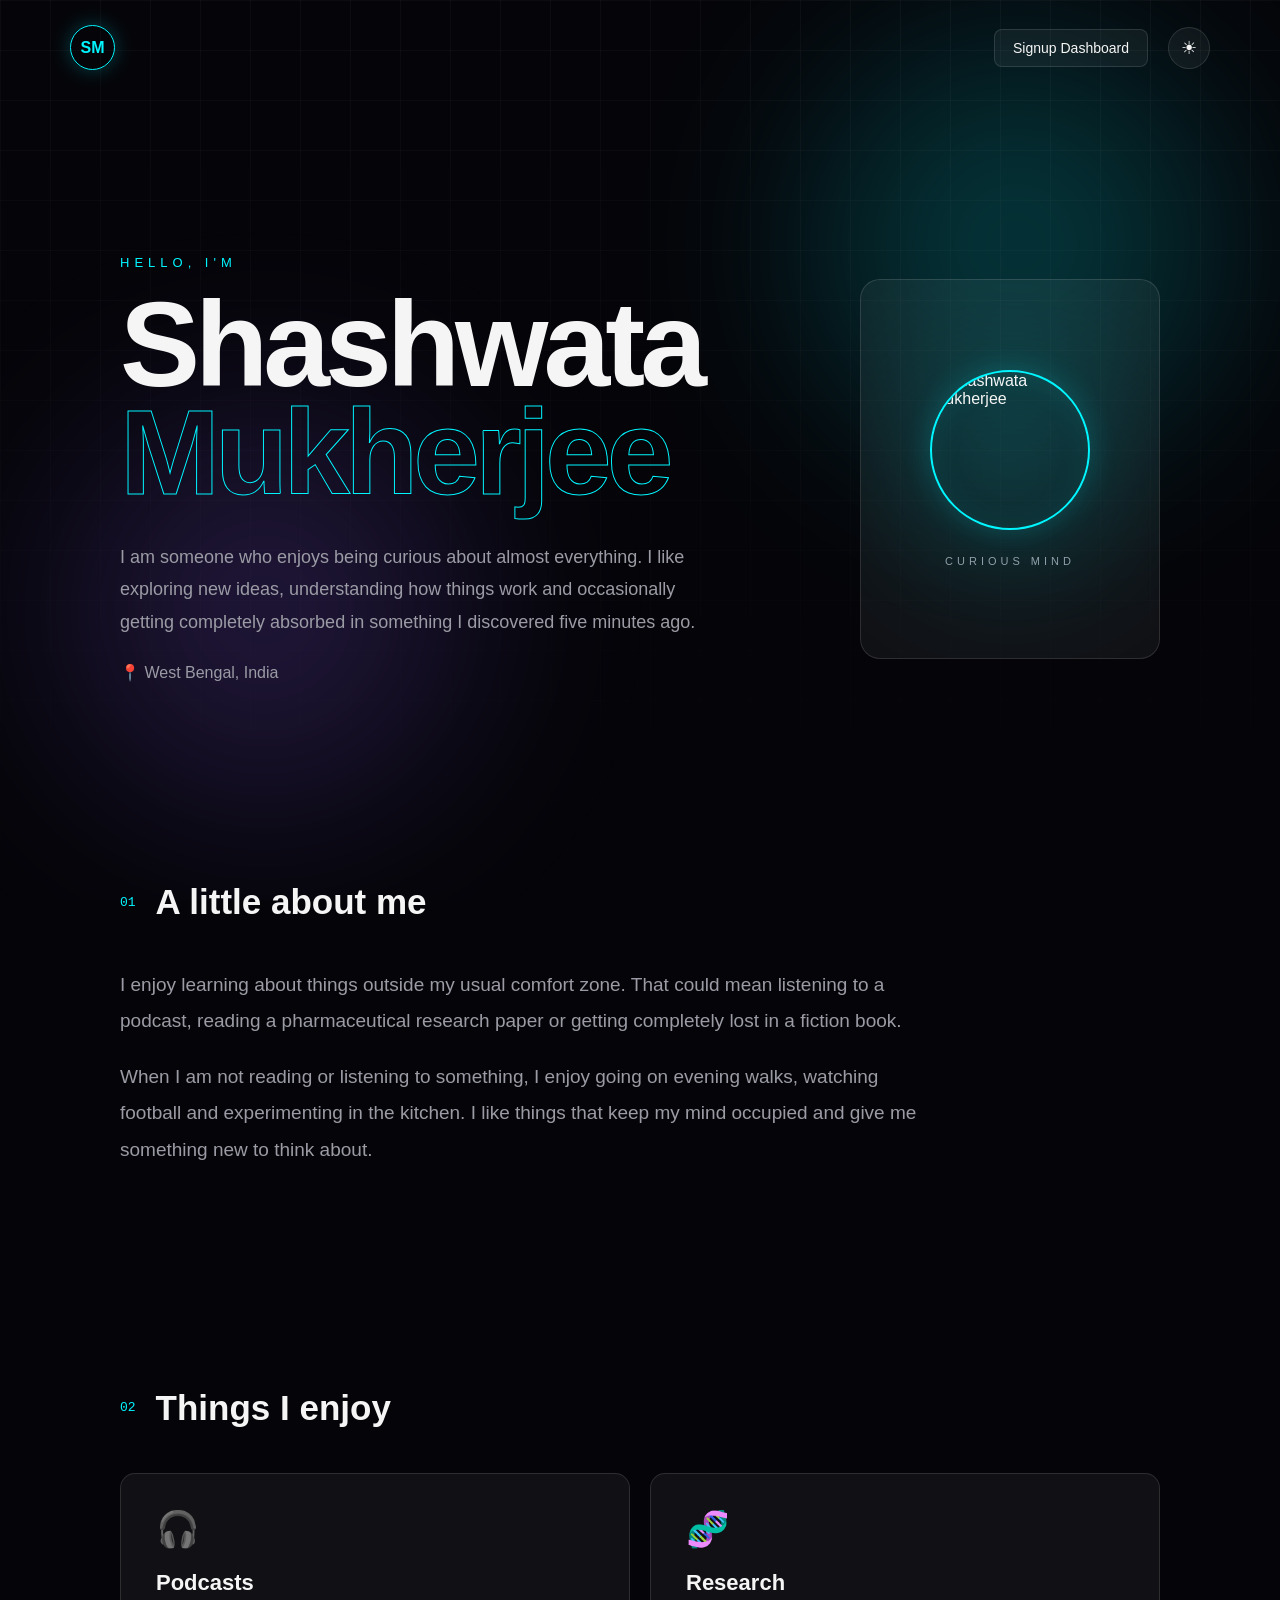
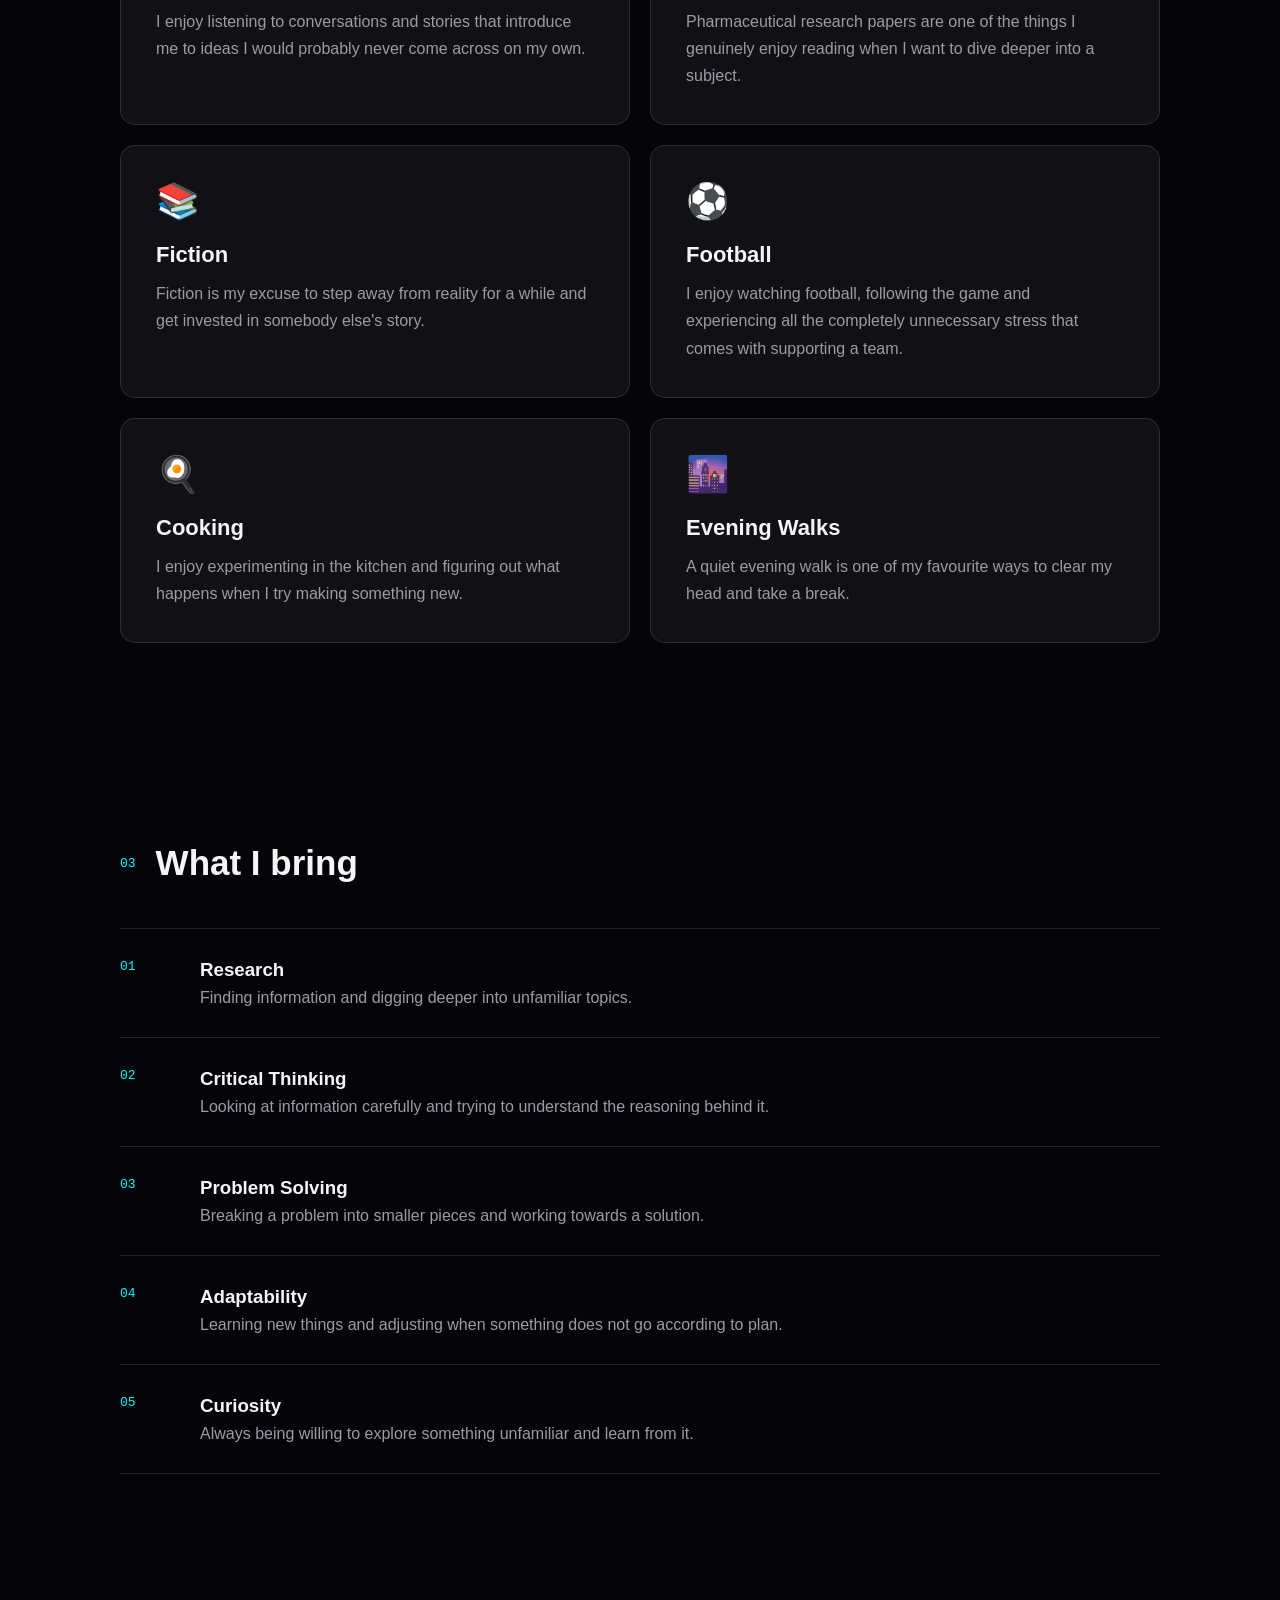
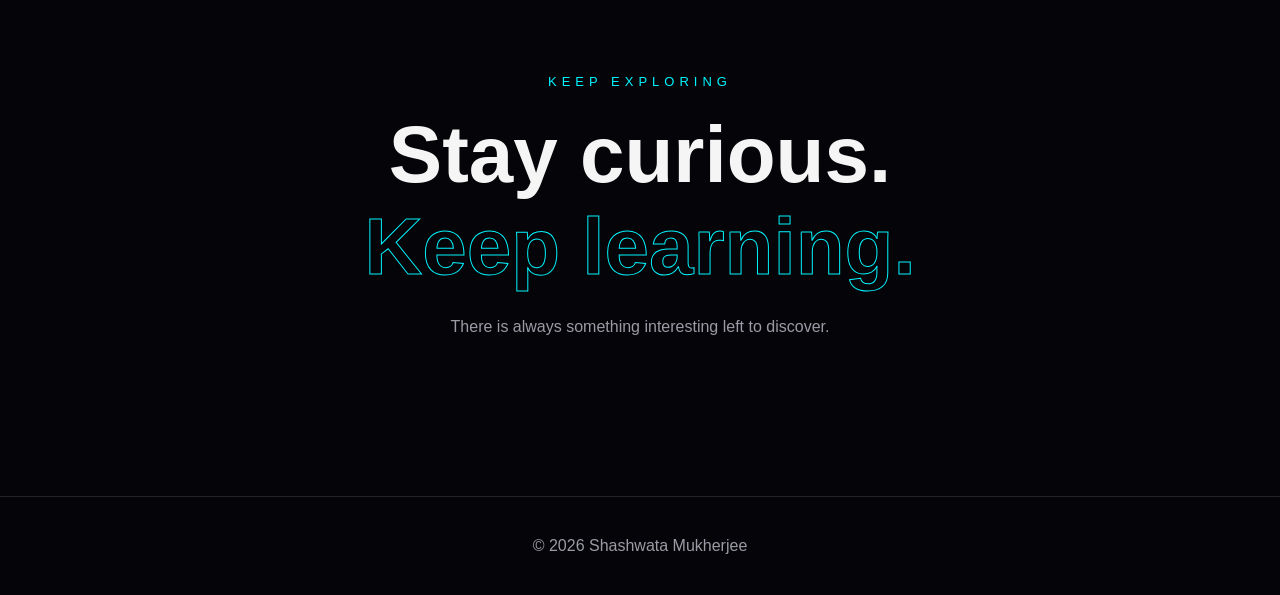
==== index.html @ 50adbfe1 "Add files via upload" ====
<!DOCTYPE html>
<html lang="en">

<head>
    <meta charset="UTF-8">
    <meta name="viewport" content="width=device-width, initial-scale=1.0">

    <title>Shashwata Mukherjee | Portfolio</title>

    <link rel="stylesheet" href="portfolio.css">
</head>

<body>

    <div class="background">
        <div class="orb orb1"></div>
        <div class="orb orb2"></div>
        <div class="grid"></div>
    </div>

    <header>

        <div class="logo">SM</div>

        <a href="signup.html" class="signup-link">Signup Dashboard</a>

        <button id="themeButton">☀</button>

    </header>


    <main>

        <section class="hero">

            <div class="heroText">

                <p class="eyebrow">HELLO, I'M</p>

                <h1>
                    Shashwata
                    <span>Mukherjee</span>
                </h1>

                <p class="intro">
                    I am someone who enjoys being curious about almost
                    everything. I like exploring new ideas, understanding
                    how things work and occasionally getting completely
                    absorbed in something I discovered five minutes ago.
                </p>

                <div class="location">
                    📍 West Bengal, India
                </div>

            </div>


            <div class="profileCard">

                <div class="profileGlow"></div>

                <img src="images/profile.jpg" alt="Shashwata Mukherjee" class="profileImage">

                <p>CURIOUS MIND</p>

            </div>

        </section>


        <section class="about">

            <div class="sectionTitle">
                <span>01</span>
                <h2>A little about me</h2>
            </div>

            <div class="aboutContent">

                <p>
                    I enjoy learning about things outside my usual
                    comfort zone. That could mean listening to a podcast,
                    reading a pharmaceutical research paper or getting
                    completely lost in a fiction book.
                </p>

                <p>
                    When I am not reading or listening to something,
                    I enjoy going on evening walks, watching football
                    and experimenting in the kitchen. I like things that
                    keep my mind occupied and give me something new to
                    think about.
                </p>

            </div>

        </section>


        <section class="interests">

            <div class="sectionTitle">
                <span>02</span>
                <h2>Things I enjoy</h2>
            </div>


            <div class="cards">

                <div class="card">
                    <div class="icon">🎧</div>

                    <h3>Podcasts</h3>

                    <p>
                        I enjoy listening to conversations and stories
                        that introduce me to ideas I would probably
                        never come across on my own.
                    </p>
                </div>


                <div class="card">
                    <div class="icon">🧬</div>

                    <h3>Research</h3>

                    <p>
                        Pharmaceutical research papers are one of
                        the things I genuinely enjoy reading when
                        I want to dive deeper into a subject.
                    </p>
                </div>


                <div class="card">
                    <div class="icon">📚</div>

                    <h3>Fiction</h3>

                    <p>
                        Fiction is my excuse to step away from
                        reality for a while and get invested in
                        somebody else's story.
                    </p>
                </div>


                <div class="card">
                    <div class="icon">⚽</div>

                    <h3>Football</h3>

                    <p>
                        I enjoy watching football, following the game
                        and experiencing all the completely unnecessary
                        stress that comes with supporting a team.
                    </p>
                </div>


                <div class="card">
                    <div class="icon">🍳</div>

                    <h3>Cooking</h3>

                    <p>
                        I enjoy experimenting in the kitchen and
                        figuring out what happens when I try making
                        something new.
                    </p>
                </div>


                <div class="card">
                    <div class="icon">🌆</div>

                    <h3>Evening Walks</h3>

                    <p>
                        A quiet evening walk is one of my favourite
                        ways to clear my head and take a break.
                    </p>
                </div>

            </div>

        </section>


        <section class="skills">

            <div class="sectionTitle">
                <span>03</span>
                <h2>What I bring</h2>
            </div>


            <div class="skillList">

                <div class="skill">

                    <span>01</span>

                    <div>
                        <h3>Research</h3>

                        <p>
                            Finding information and digging deeper
                            into unfamiliar topics.
                        </p>
                    </div>

                </div>


                <div class="skill">

                    <span>02</span>

                    <div>
                        <h3>Critical Thinking</h3>

                        <p>
                            Looking at information carefully and
                            trying to understand the reasoning behind it.
                        </p>
                    </div>

                </div>


                <div class="skill">

                    <span>03</span>

                    <div>
                        <h3>Problem Solving</h3>

                        <p>
                            Breaking a problem into smaller pieces
                            and working towards a solution.
                        </p>
                    </div>

                </div>


                <div class="skill">

                    <span>04</span>

                    <div>
                        <h3>Adaptability</h3>

                        <p>
                            Learning new things and adjusting when
                            something does not go according to plan.
                        </p>
                    </div>

                </div>


                <div class="skill">

                    <span>05</span>

                    <div>
                        <h3>Curiosity</h3>

                        <p>
                            Always being willing to explore something
                            unfamiliar and learn from it.
                        </p>
                    </div>

                </div>

            </div>

        </section>


        <section class="contact">

            <p class="eyebrow">KEEP EXPLORING</p>

            <h2>
                Stay curious.
                <span>Keep learning.</span>
            </h2>

            <p>
                There is always something interesting left to discover.
            </p>

        </section>

    </main>


    <footer>

        <p>© 2026 Shashwata Mukherjee</p>

    </footer>


    <script>

        const themeButton =
            document.getElementById("themeButton");


        themeButton.addEventListener("click", function () {

            document.body.classList.toggle("light");


            if (document.body.classList.contains("light")) {

                themeButton.textContent = "☾";

                localStorage.setItem("theme", "light");

            } else {

                themeButton.textContent = "☀";

                localStorage.setItem("theme", "dark");

            }

        });


        const savedTheme =
            localStorage.getItem("theme");


        if (savedTheme === "light") {

            document.body.classList.add("light");

            themeButton.textContent = "☾";

        }

    </script>

</body>

</html>
---- portfolio.css ----
* {
    margin: 0;
    padding: 0;
    box-sizing: border-box;
}

:root {
    --background: #050509;
    --surface: rgba(255, 255, 255, 0.05);
    --border: rgba(255, 255, 255, 0.12);
    --text: #f5f5f5;
    --muted: #9b9ba5;
    --accent: #00f5ff;
    --accent2: #8b5cf6;
}

body {
    font-family: Arial, sans-serif;
    background: var(--background);
    color: var(--text);
    min-height: 100vh;
    overflow-x: hidden;
    transition: background 0.5s, color 0.5s;
}

.background {
    position: fixed;
    inset: 0;
    pointer-events: none;
    overflow: hidden;
    z-index: -1;
}

.grid {
    position: absolute;
    inset: 0;

    background-image:
        linear-gradient(rgba(255, 255, 255, 0.03) 1px,
            transparent 1px),
        linear-gradient(90deg,
            rgba(255, 255, 255, 0.03) 1px,
            transparent 1px);

    background-size: 50px 50px;

    mask-image: linear-gradient(to bottom,
            black,
            transparent);
}

.orb {
    position: absolute;
    width: 400px;
    height: 400px;
    border-radius: 50%;
    filter: blur(100px);
    opacity: 0.2;
    animation: float 8s ease-in-out infinite;
}

.orb1 {
    background: var(--accent);
    top: 5%;
    right: 5%;
}

.orb2 {
    background: var(--accent2);
    bottom: 10%;
    left: 5%;
    animation-delay: 2s;
}

@keyframes float {

    0%,
    100% {
        transform: translateY(0);
    }

    50% {
        transform: translateY(-40px);
    }
}

header {
    max-width: 1200px;
    margin: auto;
    padding: 25px 30px;

    display: flex;
    justify-content: space-between;
    align-items: center;
    gap: 20px;
}

.logo {
    width: 45px;
    height: 45px;

    display: flex;
    justify-content: center;
    align-items: center;

    border: 1px solid var(--accent);
    border-radius: 50%;

    color: var(--accent);
    font-weight: bold;

    box-shadow: 0 0 20px rgba(0, 245, 255, 0.25);
}

.signup-link {
    margin-left: auto;

    padding: 10px 18px;

    border: 1px solid var(--border);
    border-radius: 8px;

    background: var(--surface);
    color: var(--text);

    text-decoration: none;
    font-size: 14px;

    transition: 0.3s;
}

.signup-link:hover {
    border-color: var(--accent);
    color: var(--accent);
    transform: translateY(-2px);
}

#themeButton {
    width: 42px;
    height: 42px;

    border: 1px solid var(--border);
    border-radius: 50%;

    background: var(--surface);
    color: var(--text);

    cursor: pointer;
    font-size: 18px;

    transition: 0.3s;
}

#themeButton:hover {
    transform: rotate(20deg) scale(1.1);
    border-color: var(--accent);
}

main {
    max-width: 1100px;
    margin: auto;
    padding: 60px 30px;
}

.hero {
    min-height: 600px;

    display: flex;
    align-items: center;
    justify-content: space-between;
    gap: 60px;
}

.heroText {
    max-width: 650px;
    animation: fadeUp 1s ease forwards;
}

.eyebrow {
    color: var(--accent);
    letter-spacing: 5px;
    font-size: 13px;
    margin-bottom: 20px;
}

h1 {
    font-size: clamp(60px, 10vw, 120px);
    line-height: 0.9;
    letter-spacing: -5px;
}

h1 span,
.contact h2 span {
    display: block;
    color: transparent;
    -webkit-text-stroke: 1px var(--accent);
}

.intro {
    max-width: 600px;
    color: var(--muted);
    font-size: 18px;
    line-height: 1.8;
    margin-top: 35px;
}

.location {
    margin-top: 25px;
    color: var(--muted);
}

.profileCard {
    position: relative;

    width: 300px;
    height: 380px;

    flex-shrink: 0;

    border: 1px solid var(--border);
    border-radius: 20px;

    background: var(--surface);

    display: flex;
    flex-direction: column;
    justify-content: center;
    align-items: center;

    overflow: hidden;

    animation: floatCard 5s ease-in-out infinite;
}

.profileGlow {
    position: absolute;

    width: 200px;
    height: 200px;

    border-radius: 50%;

    background: var(--accent);
    filter: blur(80px);
    opacity: 0.2;
}

.profileImage {
    width: 160px;
    height: 160px;

    object-fit: cover;

    border-radius: 50%;

    border: 2px solid var(--accent);

    box-shadow:
        0 0 30px rgba(0, 245, 255, 0.2),
        inset 0 0 30px rgba(0, 245, 255, 0.1);

    z-index: 1;
}

.profileCard p {
    margin-top: 25px;
    color: var(--muted);
    letter-spacing: 4px;
    font-size: 11px;
}

@keyframes floatCard {

    0%,
    100% {
        transform: translateY(0) rotate(1deg);
    }

    50% {
        transform: translateY(-15px) rotate(-1deg);
    }
}

@keyframes fadeUp {

    from {
        opacity: 0;
        transform: translateY(30px);
    }

    to {
        opacity: 1;
        transform: translateY(0);
    }
}

section {
    padding: 100px 0;
}

.sectionTitle {
    display: flex;
    align-items: center;
    gap: 20px;
    margin-bottom: 45px;
}

.sectionTitle span {
    color: var(--accent);
    font-family: monospace;
}

.sectionTitle h2 {
    font-size: 35px;
}

.aboutContent {
    max-width: 800px;
}

.aboutContent p {
    color: var(--muted);
    font-size: 19px;
    line-height: 1.9;
    margin-bottom: 20px;
}

.cards {
    display: grid;
    grid-template-columns: repeat(2, 1fr);
    gap: 20px;
}

.card {
    padding: 35px;

    background: var(--surface);
    border: 1px solid var(--border);
    border-radius: 15px;

    transition: 0.4s;
}

.card:hover {
    transform: translateY(-8px);
    border-color: var(--accent);
    box-shadow: 0 15px 40px rgba(0, 245, 255, 0.08);
}

.icon {
    font-size: 35px;
    margin-bottom: 20px;
}

.card h3 {
    font-size: 22px;
    margin-bottom: 12px;
}

.card p {
    color: var(--muted);
    line-height: 1.7;
}

.skillList {
    border-top: 1px solid var(--border);
}

.skill {
    display: grid;
    grid-template-columns: 80px 1fr;

    padding: 30px 0;

    border-bottom: 1px solid var(--border);

    transition: 0.3s;
}

.skill:hover {
    padding-left: 15px;
}

.skill>span {
    color: var(--accent);
    font-family: monospace;
}

.skill h3 {
    margin-bottom: 8px;
}

.skill p {
    color: var(--muted);
}

.contact {
    text-align: center;
}

.contact h2 {
    font-size: clamp(40px, 7vw, 80px);
    margin-bottom: 25px;
}

.contact>p:last-child {
    color: var(--muted);
}

footer {
    text-align: center;
    padding: 40px;
    color: var(--muted);
    border-top: 1px solid var(--border);
}

body.light {
    --background: #f4f7fb;
    --surface: rgba(0, 0, 0, 0.04);
    --border: rgba(0, 0, 0, 0.12);
    --text: #111118;
    --muted: #5f6270;
    --accent: #0066ff;
    --accent2: #7c3aed;
}

body.light .grid {
    background-image:
        linear-gradient(rgba(0, 0, 0, 0.04) 1px,
            transparent 1px),
        linear-gradient(90deg,
            rgba(0, 0, 0, 0.04) 1px,
            transparent 1px);
}

@media (max-width: 750px) {

    header {
        padding: 20px;
    }

    main {
        padding: 30px 20px;
    }

    .hero {
        min-height: auto;
        padding-top: 40px;

        flex-direction: column;
        align-items: flex-start;
    }

    h1 {
        font-size: 65px;
    }

    .profileCard {
        width: 100%;
        height: 300px;
    }

    .cards {
        grid-template-columns: 1fr;
    }

    section {
        padding: 70px 0;
    }

    .sectionTitle h2 {
        font-size: 28px;
    }

    .skill {
        grid-template-columns: 55px 1fr;
    }

    .signup-link {
        font-size: 12px;
        padding: 9px 12px;
    }
}
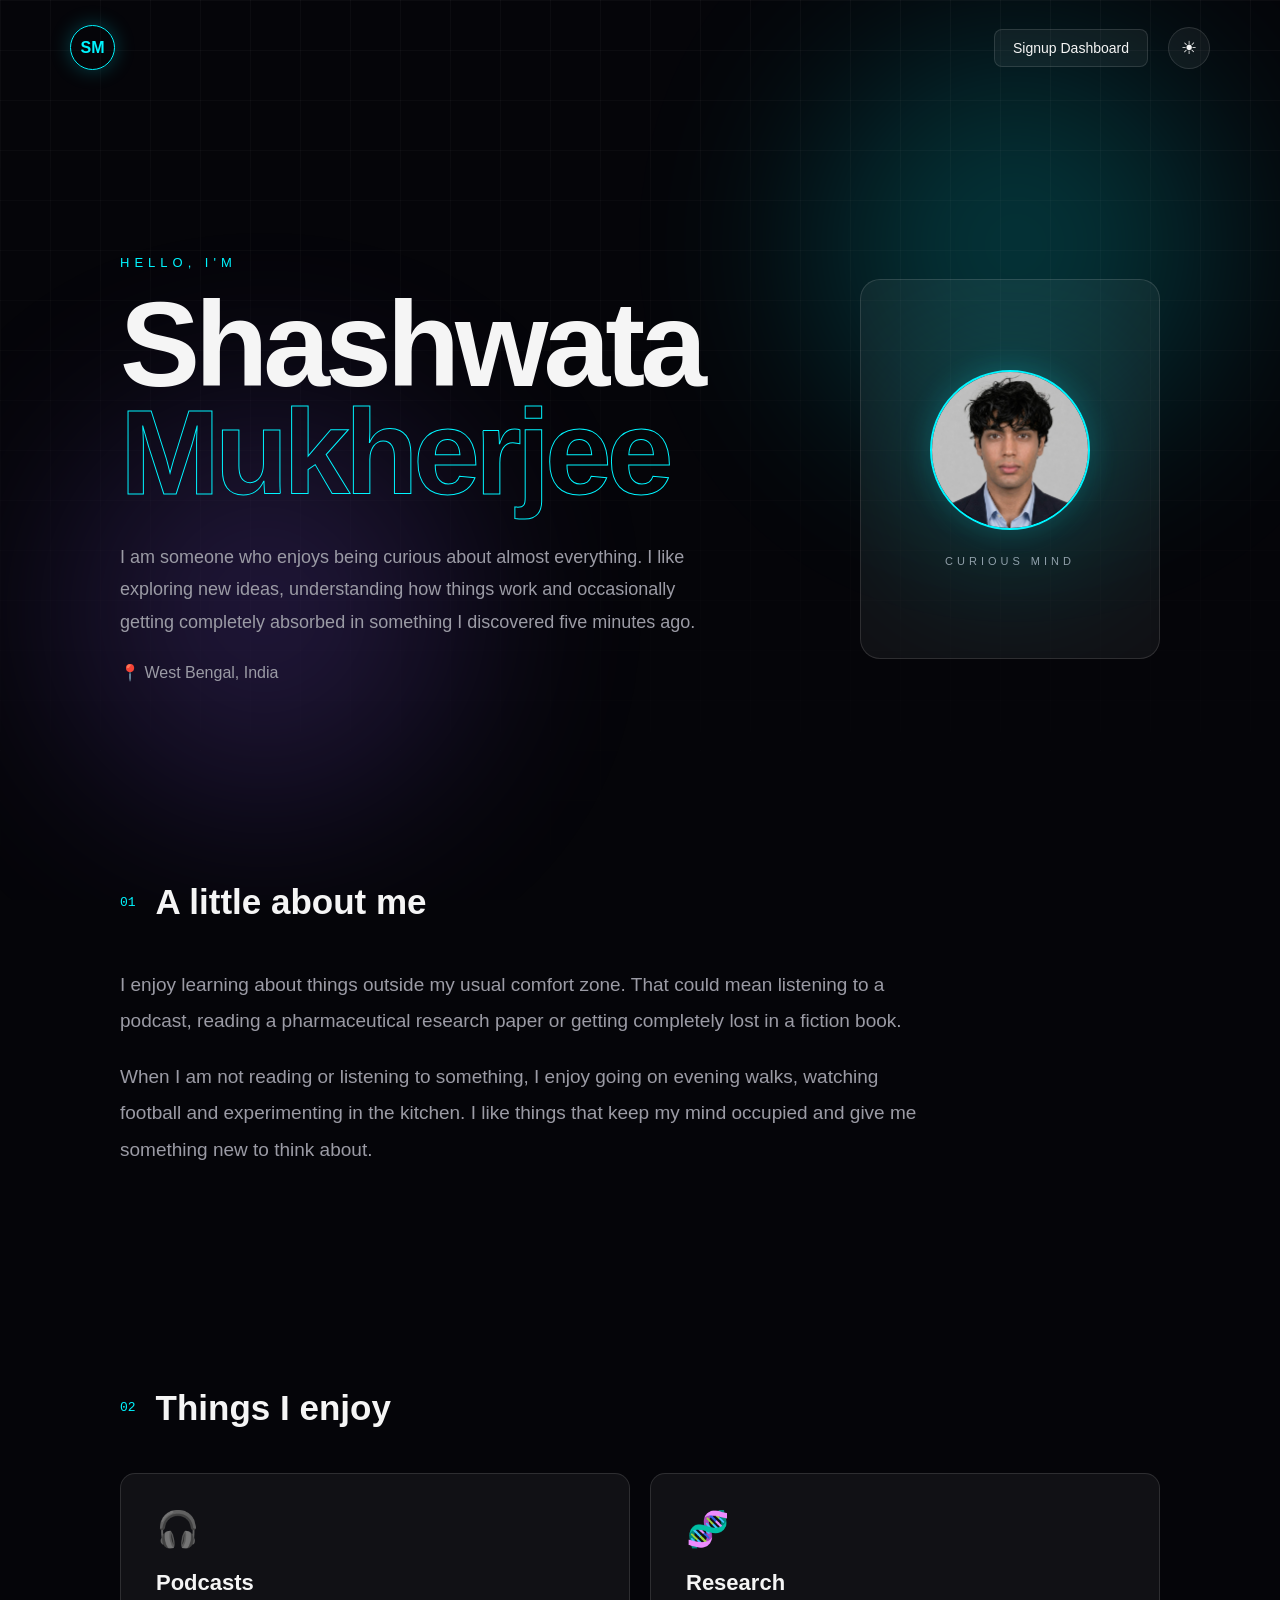
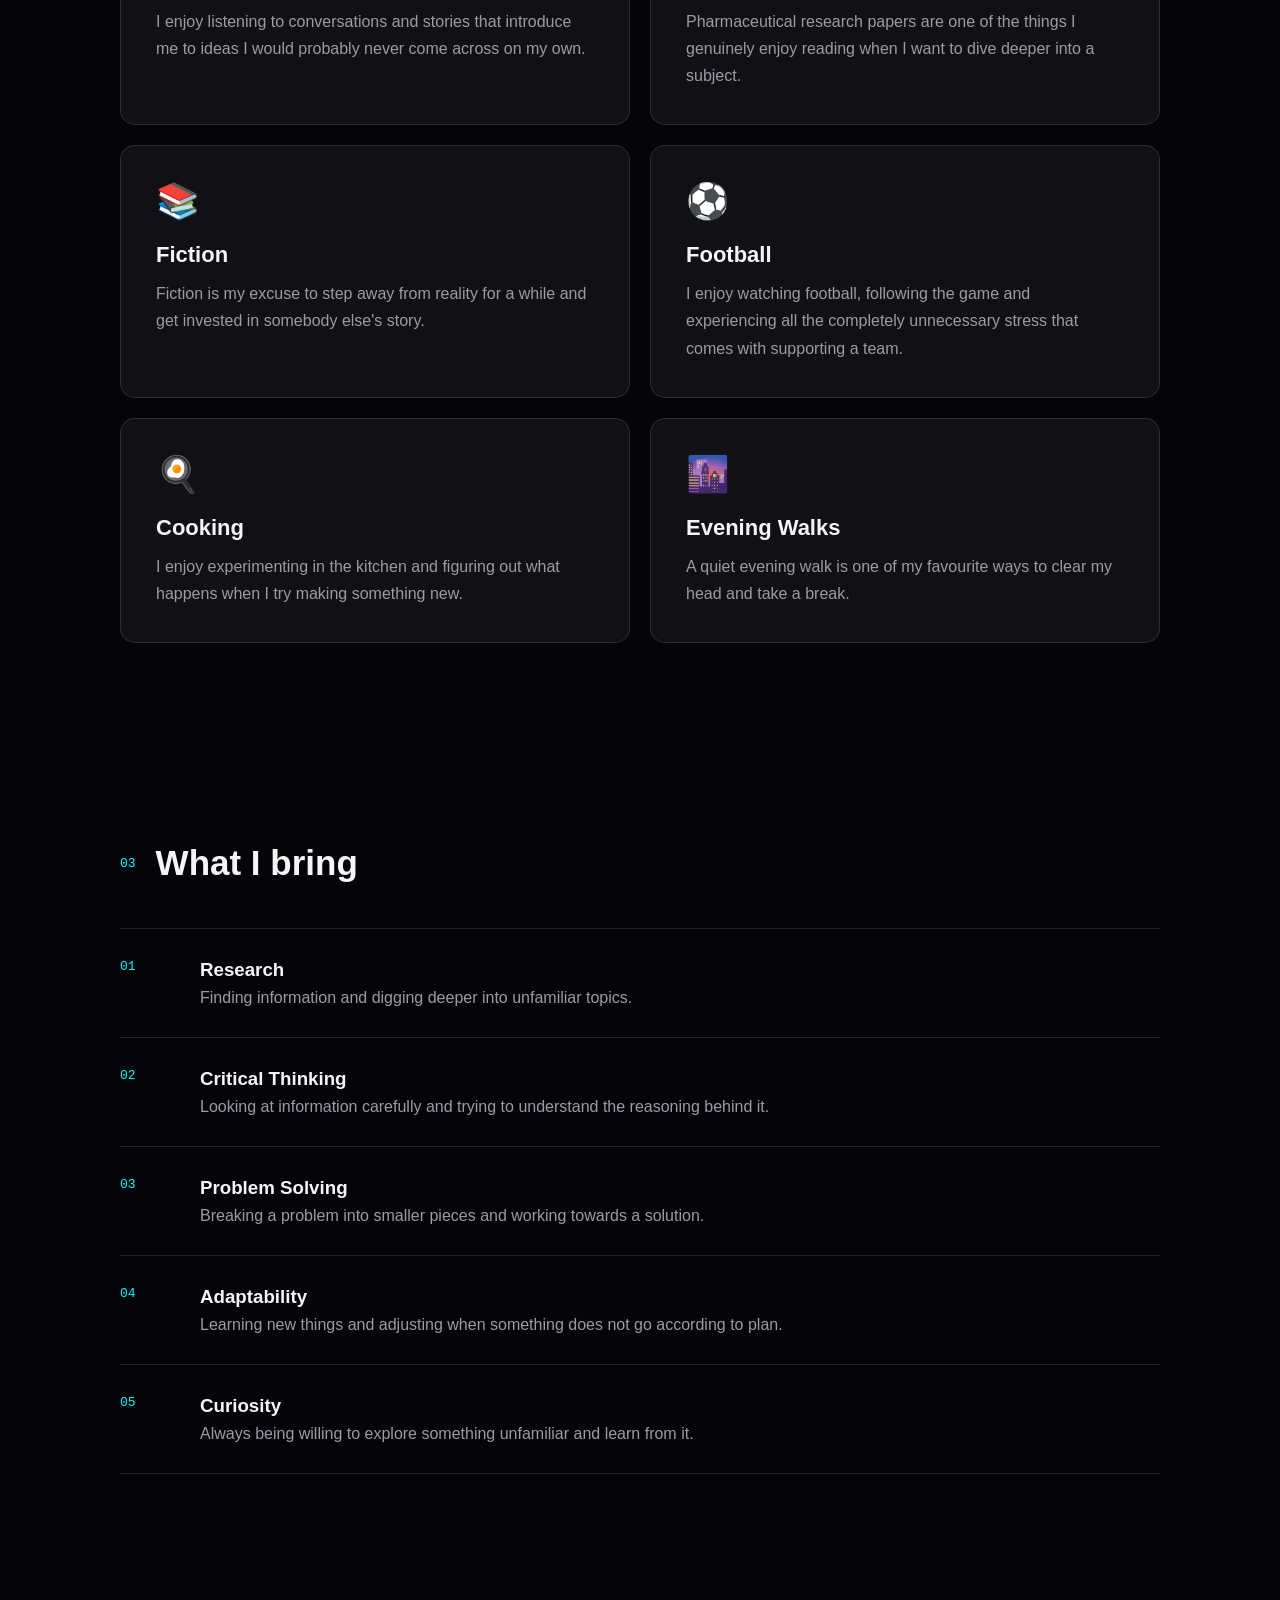
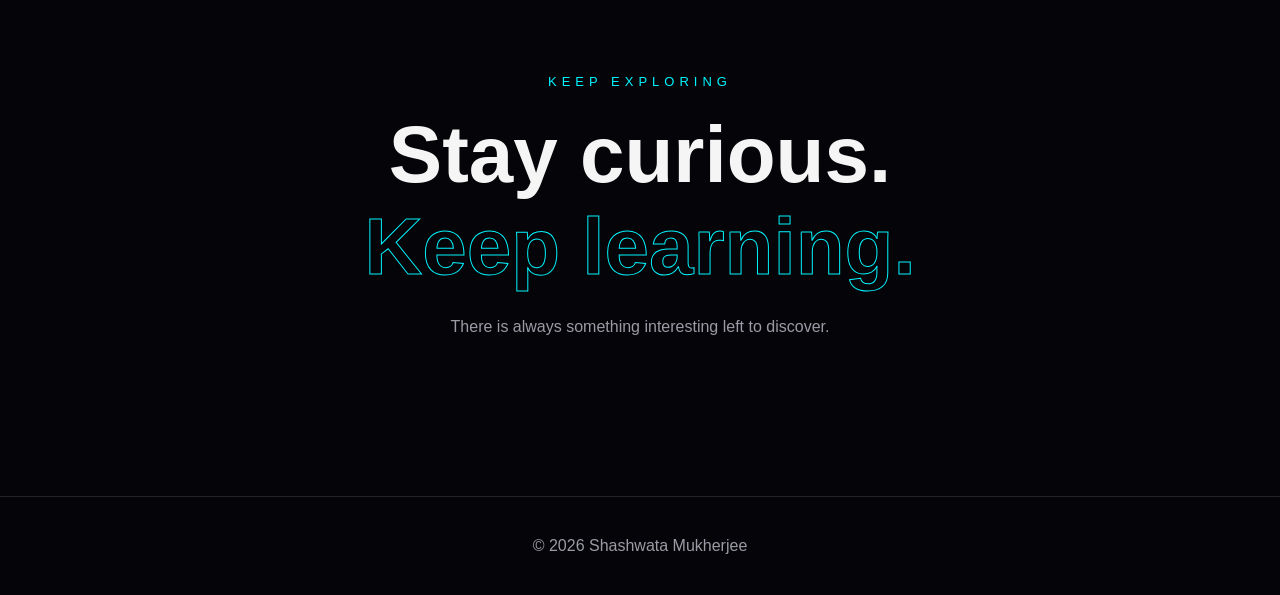
==== commit 7f7a2577: "Add files via upload" ====
--- a/index.html
+++ b/index.html
@@ -60,7 +60,7 @@
 
                 <div class="profileGlow"></div>
 
-                <img src="images/profile.jpg" alt="Shashwata Mukherjee" class="profileImage">
+                <img src="profile.jpg" alt="Shashwata Mukherjee" class="profileImage">
 
                 <p>CURIOUS MIND</p>
 
